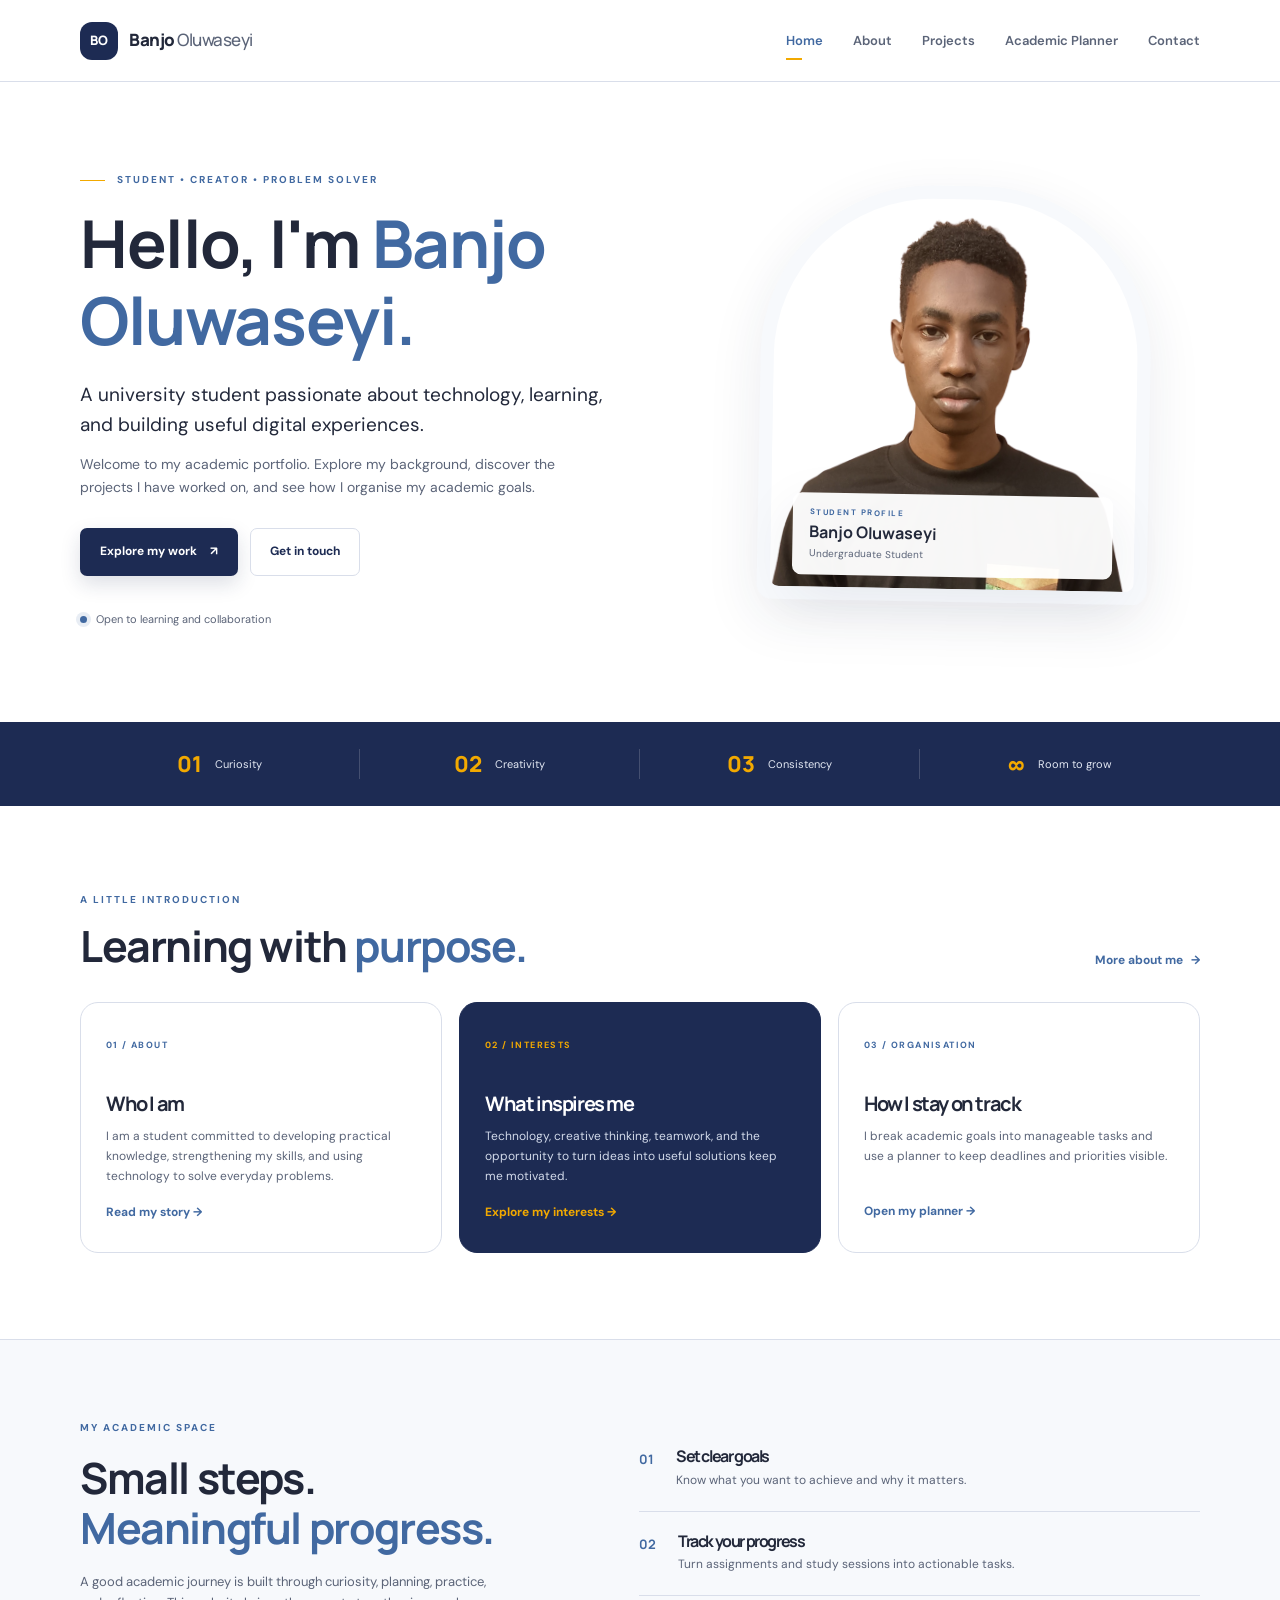
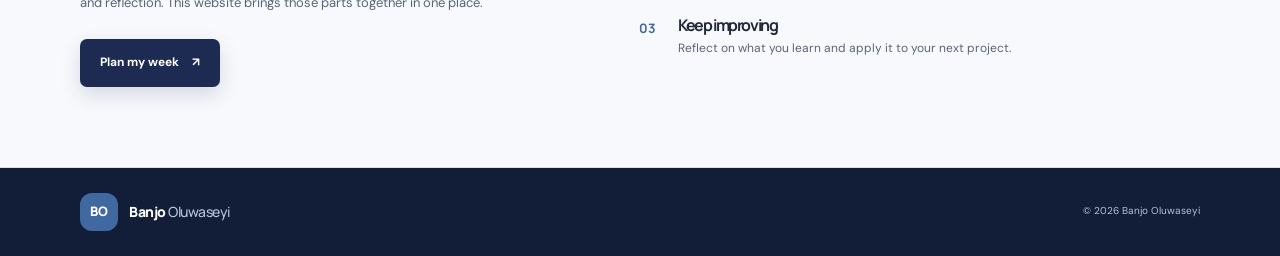
==== index.html @ cd7057d9 "Initial student portfolio website" ====
<!DOCTYPE html>
<html lang="en">
<head>
  <meta charset="UTF-8">
  <meta name="viewport" content="width=device-width, initial-scale=1.0">
  <meta name="description" content="A personal student portfolio and academic management website.">
  <title>Home | My Portfolio</title>
  <link rel="stylesheet" href="assets/css/style.css">
  <script src="assets/js/main.js" defer></script>
</head>
<body>
  <a class="skip-link" href="#main">Skip to content</a>
  <header class="site-header">
    <nav class="nav container" aria-label="Main navigation">
      <a class="brand" href="index.html"><span class="brand-mark">BO</span><span>Banjo<span class="brand-light"> Oluwaseyi</span></span></a>
      <button class="menu-toggle" aria-label="Open navigation menu" aria-expanded="false"><span></span><span></span><span></span></button>
      <ul class="nav-links">
        <li><a class="active" href="index.html">Home</a></li>
        <li><a href="about.html">About</a></li>
        <li><a href="projects.html">Projects</a></li>
        <li><a href="planner.html">Academic Planner</a></li>
        <li><a href="contact.html">Contact</a></li>
      </ul>
    </nav>
  </header>

  <main id="main">
    <section class="hero container">
      <div class="hero-copy">
        <p class="eyebrow"><span class="eyebrow-line"></span> STUDENT • CREATOR • PROBLEM SOLVER</p>
        <h1>Hello, I'm <span class="accent">Banjo Oluwaseyi.</span></h1>
        <p class="hero-lead">A university student passionate about technology, learning, and building useful digital experiences.</p>
        <p class="muted">Welcome to my academic portfolio. Explore my background, discover the projects I have worked on, and see how I organise my academic goals.</p>
        <div class="hero-actions">
          <a class="btn btn-primary" href="projects.html">Explore my work <span aria-hidden="true">↗</span></a>
          <a class="btn btn-outline" href="contact.html">Get in touch</a>
        </div>
        <div class="hero-meta"><span class="status-dot"></span> Open to learning and collaboration</div>
      </div>
      <div class="hero-visual">
        <div class="photo-frame">
          <img src="assets/images/passport.png" >
          <div class="photo-caption"><span class="caption-label">STUDENT PROFILE</span><strong>Banjo Oluwaseyi</strong><span>Undergraduate Student</span></div>
        </div>
        
    </section>

    <section class="stats-band">
      <div class="container stats-grid">
        <div><strong>01</strong><span>Curiosity</span></div>
        <div><strong>02</strong><span>Creativity</span></div>
        <div><strong>03</strong><span>Consistency</span></div>
        <div><strong>∞</strong><span>Room to grow</span></div>
      </div>
    </section>

    <section class="section container">
      <div class="section-heading">
        <div><p class="eyebrow">A LITTLE INTRODUCTION</p><h2>Learning with <span class="accent">purpose.</span></h2></div>
        <a class="text-link" href="about.html">More about me <span aria-hidden="true">→</span></a>
      </div>
      <div class="intro-grid">
        <div class="intro-card">
          <span class="card-index">01 / ABOUT</span>
          <h3>Who I am</h3>
          <p>I am a student committed to developing practical knowledge, strengthening my skills, and using technology to solve everyday problems.</p>
          <a class="text-link" href="about.html">Read my story →</a>
        </div>
        <div class="intro-card intro-card-dark">
          <span class="card-index">02 / INTERESTS</span>
          <h3>What inspires me</h3>
          <p>Technology, creative thinking, teamwork, and the opportunity to turn ideas into useful solutions keep me motivated.</p>
          <a class="text-link light-link" href="about.html#interests">Explore my interests →</a>
        </div>
        <div class="intro-card">
          <span class="card-index">03 / ORGANISATION</span>
          <h3>How I stay on track</h3>
          <p>I break academic goals into manageable tasks and use a planner to keep deadlines and priorities visible.</p>
          <a class="text-link" href="planner.html">Open my planner →</a>
        </div>
      </div>
    </section>

    <section class="feature-section">
      <div class="container feature-grid">
        <div>
          <p class="eyebrow">MY ACADEMIC SPACE</p>
          <h2>Small steps.<br><span class="accent">Meaningful progress.</span></h2>
          <p class="muted">A good academic journey is built through curiosity, planning, practice, and reflection. This website brings those parts together in one place.</p>
          <a class="btn btn-primary" href="planner.html">Plan my week <span aria-hidden="true">↗</span></a>
        </div>
        <div class="feature-list">
          <div class="feature-item"><span class="feature-count">01</span><div><h3>Set clear goals</h3><p>Know what you want to achieve and why it matters.</p></div></div>
          <div class="feature-item"><span class="feature-count">02</span><div><h3>Track your progress</h3><p>Turn assignments and study sessions into actionable tasks.</p></div></div>
          <div class="feature-item"><span class="feature-count">03</span><div><h3>Keep improving</h3><p>Reflect on what you learn and apply it to your next project.</p></div></div>
        </div>
      </div>
    </section>
  </main>

  <footer class="site-footer"><div class="container footer-inner"><a class="brand footer-brand" href="index.html"><span class="brand-mark">BO</span><span>Banjo<span class="brand-light"> Oluwaseyi</span></span></a><span>© <span data-year></span> Banjo Oluwaseyi</span></div></footer>
</body>
</html>
---- assets/css/style.css ----
@import url('https://fonts.googleapis.com/css2?family=DM+Sans:wght@400;500;600;700&family=Manrope:wght@400;500;600;700;800&display=swap');

:root {
    --ink: #1d2b53;
    --paper: #f7f9fc;
    --card: #ffffff;
    --amber: #f2a900;
    --blue: #4169a1;
    --text: #22283a;
    --muted: #5b6478;
    --line: #d9deea;
    --danger: #b42318;
    --green: var(--blue);
    --green-dark: var(--ink);
    --mint: #edf3fa;
    --cream: var(--paper);
    --white: #ffffff;
    --gold: var(--amber);
    --shadow: 0 18px 55px rgba(29, 43, 83, .09);
    --radius: 18px;
}

* {
    box-sizing: border-box;
}

html {
    scroll-behavior: smooth;
}

body {
    margin: 0;
    background: var(--card);
    color: var(--text);
    font-family: "DM Sans", Arial, sans-serif;
    line-height: 1.65;
}

img {
    display: block;
    max-width: 100%;
}

a {
    color: inherit;
    text-decoration: none;
}

button,
input,
textarea {
    font: inherit;
}

button,
a {
    -webkit-tap-highlight-color: transparent;
}

.container {
    width: min(1120px, calc(100% - 48px));
    margin-inline: auto;
}

.skip-link {
    position: absolute;
    left: -999px;
    top: 10px;
    background: var(--ink);
    color: white;
    padding: 10px 15px;
    z-index: 100;
}

.skip-link:focus {
    left: 10px;
}

.site-header {
    height: 82px;
    border-bottom: 1px solid var(--line);
    background: rgba(255,255,255,.96);
    position: sticky;
    top: 0;
    z-index: 20;
    backdrop-filter: blur(12px);
}

.nav {
    height: 100%;
    display: flex;
    align-items: center;
    justify-content: space-between;
}

.brand {
    display: inline-flex;
    align-items: center;
    gap: 11px;
    font-family: Manrope, sans-serif;
    font-size: 17px;
    font-weight: 800;
    letter-spacing: -.5px;
}

.brand-mark {
    display: grid;
    place-items: center;
    width: 38px;
    height: 38px;
    border-radius: 12px;
    background: var(--ink);
    color: white;
    font-size: 13px;
    letter-spacing: 0;
}

.brand-light {
    font-weight: 500;
    color: var(--muted);
}

.nav-links {
    display: flex;
    align-items: center;
    gap: 30px;
    list-style: none;
    margin: 0;
    padding: 0;
}

.nav-links a {
    font-size: 13px;
    font-weight: 600;
    color: var(--muted);
    transition: color .2s;
}

.nav-links a:hover,
.nav-links a.active {
    color: var(--blue);
}

.nav-links a.active {
    position: relative;
}

.nav-links a.active:after {
    content: "";
    height: 2px;
    width: 16px;
    background: var(--amber);
    position: absolute;
    bottom: -11px;
    left: 0;
}

.menu-toggle {
    display: none;
    border: 0;
    background: transparent;
    padding: 8px;
    cursor: pointer;
}

.menu-toggle span {
    display: block;
    width: 23px;
    height: 2px;
    background: var(--ink);
    margin: 5px;
}

.hero {
    display: grid;
    grid-template-columns: 1.05fr .95fr;
    align-items: center;
    gap: 75px;
    padding-top: 86px;
    padding-bottom: 90px;
    min-height: 610px;
}

.eyebrow {
    font-size: 10px;
    font-weight: 700;
    letter-spacing: 2px;
    color: var(--blue);
    margin: 0 0 17px;
}

.eyebrow-line {
    display: inline-block;
    width: 25px;
    height: 1px;
    background: var(--amber);
    vertical-align: middle;
    margin-right: 8px;
}

h1, h2, h3, p {
    margin-top: 0;
}

h1, h2, h3 {
    font-family: Manrope, sans-serif;
    letter-spacing: -1.4px;
    line-height: 1.16;
}

h1 {
    font-size: clamp(42px, 5.4vw, 66px);
    margin-bottom: 22px;
}

h2 {
    font-size: clamp(30px, 4vw, 43px);
    margin-bottom: 16px;
}

h3 {
    font-size: 20px;
    margin-bottom: 12px;
}

.accent {
    color: var(--blue);
}

.hero-lead {
    font-size: 19px;
    line-height: 1.55;
    max-width: 540px;
    color: var(--text);
    margin-bottom: 14px;
}

.muted {
    color: var(--muted);
}

.hero-copy > .muted {
    max-width: 510px;
    font-size: 14px;
}

.hero-actions {
    display: flex;
    gap: 12px;
    flex-wrap: wrap;
    margin-top: 29px;
}

.btn {
    display: inline-flex;
    align-items: center;
    justify-content: center;
    gap: 13px;
    border-radius: 7px;
    padding: 13px 19px;
    font-size: 12px;
    font-weight: 700;
    border: 1px solid transparent;
    cursor: pointer;
    transition: transform .2s, background .2s, box-shadow .2s;
}

.btn:hover {
    transform: translateY(-2px);
}

.btn-primary {
    background: var(--ink);
    color: white;
    box-shadow: 0 8px 20px rgba(29,43,83,.15);
}

.btn-primary:hover {
    background: var(--blue);
}

.btn-outline {
    border-color: var(--line);
    color: var(--ink);
    background: white;
}

.btn-outline:hover {
    border-color: var(--blue);
    color: var(--blue);
}

.hero-meta {
    margin-top: 34px;
    font-size: 11px;
    color: var(--muted);
    display: flex;
    align-items: center;
    gap: 9px;
}

.status-dot {
    display: inline-block;
    width: 7px;
    height: 7px;
    background: var(--blue);
    border-radius: 50%;
    box-shadow: 0 0 0 4px rgba(65,105,161,.12);
}

.hero-visual {
    position: relative;
    max-width: 440px;
    margin-inline: auto;
    width: 100%;
    padding: 18px 22px 30px 28px;
}

.photo-frame {
    position: relative;
    background: var(--paper);
    padding: 13px;
    border-radius: 170px 170px 15px 15px;
    box-shadow: var(--shadow);
    transform: rotate(1deg);
}

.photo-frame > img {
    width: 100%;
    height: 390px;
    object-fit: cover;
    border-radius: 160px 160px 9px 9px;
}

.photo-caption {
    position: absolute;
    bottom: 25px;
    left: 35px;
    right: 35px;
    background: rgba(255,255,255,.96);
    padding: 13px 17px;
    border-radius: 9px;
    display: flex;
    flex-direction: column;
    box-shadow: var(--shadow);
}

.photo-caption strong {
    font-family: Manrope;
    font-size: 16px;
}

.photo-caption > span:last-child {
    font-size: 10px;
    color: var(--muted);
}

.caption-label {
    font-size: 8px;
    letter-spacing: 1.5px;
    color: var(--blue);
    font-weight: 700;
}

.floating-note {
    position: absolute;
    background: white;
    border: 1px solid var(--line);
    border-radius: 10px;
    padding: 12px 15px;
    display: flex;
    align-items: center;
    gap: 10px;
    box-shadow: var(--shadow);
    font-size: 11px;
}

.floating-note strong,
.floating-note small {
    display: block;
}

.floating-note small {
    font-size: 9px;
    color: var(--muted);
}

.note-top {
    right: -25px;
    top: 65px;
}

.note-bottom {
    left: -25px;
    bottom: 60px;
}

.note-icon {
    width: 28px;
    height: 28px;
    display: grid;
    place-items: center;
    background: #fff5dc;
    color: #9a6a00;
    border-radius: 8px;
    font-size: 17px;
}

.note-number {
    font-family: Manrope;
    font-size: 18px;
    color: var(--blue);
    font-weight: 800;
}

.stats-band {
    background: var(--ink);
    color: white;
}

.stats-grid {
    display: grid;
    grid-template-columns: repeat(4, 1fr);
    padding: 27px 0;
}

.stats-grid div {
    display: flex;
    align-items: center;
    justify-content: center;
    gap: 13px;
    border-right: 1px solid #ffffff2c;
}

.stats-grid div:last-child {
    border: 0;
}

.stats-grid strong {
    font: 800 22px Manrope;
    color: var(--amber);
}

.stats-grid span {
    font-size: 11px;
    color: #e2e7f2;
}

.section {
    padding-top: 86px;
    padding-bottom: 86px;
}

.section-heading {
    display: flex;
    align-items: end;
    justify-content: space-between;
    gap: 20px;
    margin-bottom: 32px;
}

.section-heading .eyebrow {
    margin-bottom: 12px;
}

.section-heading h2 {
    margin-bottom: 0;
}

.text-link {
    font-size: 12px;
    font-weight: 700;
    color: var(--blue);
    white-space: nowrap;
}

.text-link span {
    margin-left: 5px;
}

.intro-grid {
    display: grid;
    grid-template-columns: repeat(3, 1fr);
    gap: 17px;
}

.intro-card {
    padding: 27px 25px;
    border: 1px solid var(--line);
    border-radius: var(--radius);
    min-height: 235px;
    transition: transform .25s, box-shadow .25s;
    background: white;
}

.intro-card:hover,
.project-card:hover {
    transform: translateY(-5px);
    box-shadow: var(--shadow);
}

.card-index {
    font-size: 9px;
    letter-spacing: 1.4px;
    color: var(--blue);
    font-weight: 700;
}

.intro-card h3 {
    margin-top: 35px;
}

.intro-card p {
    font-size: 12px;
    color: var(--muted);
    min-height: 58px;
}

.intro-card-dark {
    background: var(--ink);
    color: white;
    border-color: var(--ink);
}

.intro-card-dark .card-index {
    color: var(--amber);
}

.intro-card-dark p {
    color: #d1d9e9;
}

.light-link {
    color: var(--amber);
}

.feature-section {
    background: var(--paper);
    border-block: 1px solid var(--line);
}

.feature-grid {
    display: grid;
    grid-template-columns: .9fr 1.1fr;
    gap: 100px;
    padding-top: 80px;
    padding-bottom: 80px;
    align-items: center;
}

.feature-grid h2 {
    margin-bottom: 18px;
}

.feature-grid .muted {
    font-size: 13px;
    max-width: 410px;
    margin-bottom: 25px;
}

.feature-list {
    display: grid;
    gap: 0;
}

.feature-item {
    display: flex;
    gap: 22px;
    padding: 20px 0;
    border-bottom: 1px solid var(--line);
}

.feature-item:last-child {
    border: 0;
}

.feature-count {
    font: 700 13px Manrope;
    color: var(--blue);
    padding-top: 3px;
}

.feature-item h3 {
    font-size: 16px;
    margin-bottom: 5px;
}

.feature-item p {
    font-size: 12px;
    color: var(--muted);
    margin: 0;
}

.site-footer {
    background: #121d38;
    color: #dbe3f1;
    padding: 25px 0;
}

.footer-inner {
    display: flex;
    align-items: center;
    justify-content: space-between;
    gap: 20px;
}

.footer-brand {
    color: white;
    font-size: 14px;
}

.footer-brand .brand-light {
    color: #b8c5dc;
}

.footer-brand .brand-mark {
    background: var(--blue);
}

.footer-inner p,
.footer-inner > span {
    font-size: 10px;
    color: #b6c3d9;
    margin: 0;
}

.page-hero {
    background: var(--paper);
    padding: 72px 0 68px;
    border-bottom: 1px solid var(--line);
}

.page-hero h1 {
    font-size: clamp(40px, 5vw, 58px);
    margin-bottom: 13px;
}

.page-hero p:last-child {
    max-width: 610px;
    color: var(--muted);
    font-size: 14px;
    margin-bottom: 0;
}

.about-layout {
    display: grid;
    grid-template-columns: .75fr 1.25fr;
    gap: 75px;
    align-items: center;
}

.about-image {
    position: relative;
    background: var(--paper);
    padding: 15px;
    border-radius: 150px 150px 14px 14px;
}

.about-image img {
    height: 360px;
    width: 100%;
    object-fit: cover;
    border-radius: 140px 140px 8px 8px;
}

.image-label {
    position: absolute;
    bottom: 30px;
    left: 50%;
    transform: translateX(-50%);
    background: white;
    padding: 8px 14px;
    border-radius: 4px;
    white-space: nowrap;
    font-size: 8px;
    letter-spacing: 1.4px;
    font-weight: 700;
    color: var(--blue);
}

.about-copy p:not(.eyebrow) {
    font-size: 13px;
    color: var(--muted);
}

.detail-chips,
.tag-list {
    display: flex;
    gap: 8px;
    flex-wrap: wrap;
    margin-top: 20px;
}

.detail-chips span,
.tag-list span {
    font-size: 10px;
    background: #edf3fa;
    color: var(--ink);
    padding: 6px 10px;
    border-radius: 4px;
}

.section-soft {
    background: var(--paper);
    border-block: 1px solid var(--line);
}

.table-wrap {
    overflow-x: auto;
    border: 1px solid var(--line);
    border-radius: 12px;
    background: white;
}

table {
    width: 100%;
    border-collapse: collapse;
    text-align: left;
    min-width: 620px;
}

th,
td {
    padding: 16px 19px;
    border-bottom: 1px solid var(--line);
    font-size: 12px;
}

th {
    background: var(--paper);
    color: var(--ink);
    font-size: 10px;
    text-transform: uppercase;
    letter-spacing: 1px;
}

tbody tr:last-child td {
    border-bottom: 0;
}

.table-status {
    color: var(--blue);
    background: #edf3fa;
    padding: 5px 8px;
    border-radius: 4px;
    font-size: 10px;
}

.small-note {
    font-size: 10px;
    color: #8992a4;
    margin-top: 12px;
}

.skills-grid {
    display: grid;
    grid-template-columns: repeat(2, 1fr);
    gap: 20px;
}

.skill-card {
    border: 1px solid var(--line);
    padding: 21px;
    border-radius: 12px;
}

.skill-top {
    display: flex;
    align-items: center;
    justify-content: space-between;
}

.skill-top h3 {
    font-size: 16px;
    margin: 0;
}

.skill-top span {
    font-size: 10px;
    color: var(--muted);
}

.skill-track,
.progress-track {
    height: 6px;
    background: #e8edf4;
    border-radius: 20px;
    overflow: hidden;
    margin: 17px 0 11px;
}

.skill-track span,
.progress-track span {
    display: block;
    height: 100%;
    background: var(--blue);
    border-radius: 20px;
}

.skill-card p {
    font-size: 11px;
    color: var(--muted);
    margin: 0;
}

.split-content {
    display: grid;
    grid-template-columns: .85fr 1.15fr;
    gap: 90px;
    align-items: start;
}

.split-content .muted {
    font-size: 13px;
}

.interest-list > div {
    display: flex;
    gap: 20px;
    border-bottom: 1px solid var(--line);
    padding: 0 0 17px;
    margin-bottom: 17px;
}

.interest-list > div:last-child {
    border: 0;
    margin: 0;
}

.interest-list > div > span {
    font: 700 13px Manrope;
    color: var(--blue);
}

.interest-list p {
    font-size: 12px;
    color: var(--muted);
    margin: 0;
}

.interest-list strong {
    color: var(--ink);
    font-size: 13px;
}

.media-section {
    padding-top: 75px;
    padding-bottom: 85px;
}

.media-heading {
    margin-bottom: 25px;
    max-width: 600px;
}

.media-heading p:last-child {
    font-size: 12px;
}

.audio-frame {
    position: relative;
    display: flex;
    align-items: center;
    gap: 25px;
    padding: 30px;
    background: linear-gradient(135deg, #f7f9fc, #edf3fa);
    border: 1px solid var(--line);
    border-radius: 18px;
    box-shadow: 0 12px 35px rgba(29,43,83,.06);
    overflow: hidden;
}

.audio-frame::before {
    content: "";
    position: absolute;
    top: 0;
    left: 0;
    width: 5px;
    height: 100%;
    background: var(--amber);
}

.audio-icon {
    width: 75px;
    height: 75px;
    min-width: 75px;
    display: grid;
    place-items: center;
    background: var(--ink);
    color: white;
    border-radius: 16px;
    font-size: 28px;
}

.audio-content {
    flex: 1;
    min-width: 0;
}

.audio-content h3 {
    font-size: 19px;
    color: var(--ink);
    margin-bottom: 6px;
}

.audio-content p {
    font-size: 12px;
    color: var(--muted);
    margin-bottom: 17px;
}

.audio-frame audio,
.audio-player {
    display: block;
    width: 100%;
    max-width: 100%;
    height: 45px;
}

.audio-label {
    display: inline-block;
    font-size: 9px;
    font-weight: 700;
    letter-spacing: 1.5px;
    color: var(--blue);
    text-transform: uppercase;
    margin-bottom: 8px;
}

.projects-grid {
    display: grid;
    grid-template-columns: repeat(3, 1fr);
    gap: 20px;
}

.project-card {
    border: 1px solid var(--line);
    border-radius: 14px;
    overflow: hidden;
    transition: transform .25s, box-shadow .25s;
    background: white;
}

.project-image {
    display: block;
    background: var(--paper);
    padding: 12px;
}

.project-image img {
    width: 100%;
    height: 190px;
    object-fit: cover;
    border-radius: 7px;
}

.project-content {
    padding: 21px;
}

.project-meta {
    display: flex;
    justify-content: space-between;
    gap: 10px;
    color: var(--blue);
    font-size: 8px;
    letter-spacing: 1px;
    font-weight: 700;
}

.project-content h2 {
    font-size: 19px;
    margin: 17px 0 10px;
}

.project-content p {
    font-size: 11px;
    color: var(--muted);
    min-height: 75px;
}

.project-content .tag-list {
    margin: 15px 0 18px;
}

.project-content .tag-list span {
    font-size: 9px;
}

.project-note {
    margin-top: 25px;
    padding: 17px 20px;
    background: var(--paper);
    border-left: 3px solid var(--amber);
    font-size: 11px;
    color: var(--muted);
}

.planner-layout {
    display: grid;
    grid-template-columns: 1.55fr .75fr;
    gap: 35px;
    align-items: start;
}

.planner-main {
    border: 1px solid var(--line);
    border-radius: 15px;
    padding: 27px;
}

.planner-heading {
    display: flex;
    align-items: center;
    justify-content: space-between;
    gap: 12px;
    margin-bottom: 25px;
}

.planner-heading .eyebrow {
    margin-bottom: 7px;
}

.planner-heading h2 {
    font-size: 27px;
    margin: 0;
}

.saved-label {
    font-size: 9px;
    color: var(--muted);
    display: flex;
    align-items: center;
    gap: 8px;
}

.task-form {
    display: grid;
    grid-template-columns: 1.5fr 1fr auto;
    align-items: end;
    gap: 10px;
}

.form-field {
    display: flex;
    flex-direction: column;
    gap: 7px;
    margin-bottom: 15px;
}

.form-field label {
    font-size: 11px;
    font-weight: 700;
    color: var(--ink);
}

.form-field input,
.form-field textarea {
    width: 100%;
    border: 1px solid var(--line);
    border-radius: 6px;
    padding: 12px 13px;
    outline: none;
    background: white;
    font-size: 12px;
    color: var(--text);
    transition: border .2s, box-shadow .2s;
}

.form-field input:focus,
.form-field textarea:focus {
    border-color: var(--blue);
    box-shadow: 0 0 0 3px rgba(65,105,161,.12);
}

.form-field input::placeholder,
.form-field textarea::placeholder {
    color: #a3aaba;
}

.task-input-field {
    margin: 0;
}

.task-form .form-field {
    margin: 0;
}

.add-task-btn {
    padding: 12px 15px;
    white-space: nowrap;
}

.form-message {
    font-size: 11px;
    min-height: 16px;
    margin: 9px 0;
    color: var(--muted);
}

.error-message,
.field-error {
    color: var(--danger);
}

.success-message {
    color: var(--blue);
}

.task-toolbar {
    display: flex;
    justify-content: space-between;
    align-items: center;
    margin: 15px 0;
}

.filter-tabs {
    display: flex;
    gap: 5px;
}

.filter-btn,
.subtle-button {
    border: 0;
    background: transparent;
    padding: 7px 10px;
    color: var(--muted);
    font-size: 10px;
    cursor: pointer;
    border-radius: 5px;
}

.filter-btn.active {
    background: #edf3fa;
    color: var(--blue);
    font-weight: 700;
}

.subtle-button {
    color: var(--danger);
}

.task-list {
    list-style: none;
    margin: 0;
    padding: 0;
    display: grid;
    gap: 9px;
}

.task-item {
    display: flex;
    align-items: center;
    gap: 12px;
    padding: 13px;
    border: 1px solid var(--line);
    border-radius: 8px;
}

.task-checkbox {
    width: 16px;
    height: 16px;
    accent-color: var(--blue);
    cursor: pointer;
    flex-shrink: 0;
}

.task-details {
    display: flex;
    flex-direction: column;
    gap: 2px;
    min-width: 0;
    flex: 1;
}

.task-title {
    font-size: 12px;
    font-weight: 600;
    overflow-wrap: anywhere;
}

.task-details small {
    font-size: 9px;
    color: var(--muted);
}

.task-item.is-complete .task-title {
    text-decoration: line-through;
    color: #8992a4;
}

.delete-task {
    border: 0;
    background: #fdf0ef;
    color: var(--danger);
    border-radius: 5px;
    padding: 6px 9px;
    font-size: 9px;
    cursor: pointer;
}

.empty-state {
    text-align: center;
    padding: 35px 15px;
    color: var(--muted);
}

.empty-state[hidden] {
    display: none;
}

.empty-icon {
    width: 38px;
    height: 38px;
    border-radius: 50%;
    background: var(--paper);
    color: var(--blue);
    display: grid;
    place-items: center;
    margin: 0 auto 12px;
    font-size: 18px;
}

.empty-state h3 {
    font-size: 15px;
    color: var(--ink);
    margin-bottom: 6px;
}

.empty-state p {
    font-size: 11px;
    margin: 0;
}

.planner-aside {
    display: grid;
    gap: 17px;
}

.progress-card {
    background: var(--ink);
    color: white;
    border-radius: 14px;
    padding: 25px;
}

.progress-card .eyebrow {
    color: var(--amber);
}

.progress-card h3 {
    font-size: 19px;
    max-width: 190px;
}

.progress-number {
    display: flex;
    align-items: baseline;
    gap: 8px;
    margin-top: 27px;
}

.progress-number strong {
    font: 800 38px Manrope;
    color: var(--amber);
}

.progress-number span {
    font-size: 10px;
    color: #c3cde0;
}

.progress-track {
    background: #ffffff30;
    margin: 10px 0 15px;
}

.progress-track span {
    background: var(--amber);
    width: 0;
    transition: width .3s;
}

.progress-stats {
    display: flex;
    justify-content: space-between;
    color: #c6d0e2;
    font-size: 10px;
}

.progress-stats strong {
    color: white;
    font-size: 13px;
    margin-right: 4px;
}

.tip-card {
    padding: 22px;
    border: 1px solid var(--line);
    border-radius: 14px;
}

.tip-mark {
    font: 700 40px Georgia;
    color: var(--amber);
    line-height: 1;
}

.tip-card h3 {
    font-size: 17px;
}

.tip-card p {
    font-size: 11px;
    color: var(--muted);
    margin: 0;
}

.contact-layout {
    display: grid;
    grid-template-columns: .8fr 1.2fr;
    gap: 75px;
    align-items: start;
}

.contact-intro h2 {
    font-size: 38px;
}

.contact-intro > .muted {
    font-size: 12px;
    margin: 20px 0 30px;
}

.contact-detail {
    display: flex;
    align-items: center;
    gap: 13px;
    margin: 18px 0;
}

.contact-icon {
    display: grid;
    place-items: center;
    width: 38px;
    height: 38px;
    border-radius: 9px;
    background: #edf3fa;
    color: var(--blue);
    font-weight: 700;
}

.contact-detail small,
.contact-detail strong {
    display: block;
}

.contact-detail small {
    font-size: 8px;
    letter-spacing: 1.3px;
    color: var(--muted);
}

.contact-detail strong {
    font-size: 11px;
}

.contact-form-card {
    padding: 30px;
    border: 1px solid var(--line);
    border-radius: 14px;
    box-shadow: var(--shadow);
}

.form-row {
    display: grid;
    grid-template-columns: 1fr 1fr;
    gap: 14px;
}

.field-error {
    font-size: 9px;
    min-height: 12px;
}

.submit-btn {
    min-width: 160px;
}

@media(max-width:850px) {
    .hero {
        gap: 35px;
        padding-top: 65px;
    }

    .nav-links {
        gap: 17px;
    }

    .feature-grid {
        gap: 45px;
    }

    .about-layout,
    .contact-layout {
        gap: 40px;
    }

    .projects-grid {
        grid-template-columns: repeat(2, 1fr);
    }

    .planner-layout {
        grid-template-columns: 1fr;
    }

    .planner-aside {
        grid-template-columns: 1fr 1fr;
    }

    .contact-layout {
        grid-template-columns: 1fr 1.2fr;
    }
}

@media(max-width:650px) {
    .container {
        width: min(100% - 34px, 540px);
    }

    .site-header {
        height: 70px;
    }

    .menu-toggle {
        display: block;
    }

    .nav-links {
        display: none;
        position: absolute;
        top: 69px;
        left: 0;
        right: 0;
        background: white;
        border-bottom: 1px solid var(--line);
        padding: 15px 22px 22px;
        box-shadow: 0 15px 20px rgba(29,43,83,.05);
        flex-direction: column;
        align-items: stretch;
        gap: 0;
    }

    .nav-links.show {
        display: flex;
    }

    .nav-links li a {
        display: block;
        padding: 11px 4px;
    }

    .nav-links a.active:after {
        display: none;
    }

    .hero {
        grid-template-columns: 1fr;
        padding-top: 55px;
        padding-bottom: 60px;
        gap: 25px;
    }

    .hero-copy {
        order: 1;
    }

    .hero-visual {
        order: 0;
        max-width: 330px;
    }

    .photo-frame > img {
        height: 300px;
    }

    .note-top {
        right: -5px;
        top: 45px;
    }

    .note-bottom {
        left: -8px;
        bottom: 40px;
    }

    .hero h1 {
        font-size: 43px;
    }

    .hero-lead {
        font-size: 16px;
    }

    .stats-grid {
        grid-template-columns: repeat(2, 1fr);
        row-gap: 20px;
    }

    .stats-grid div:nth-child(2) {
        border: 0;
    }

    .stats-grid div {
        justify-content: flex-start;
        padding-left: 10px;
    }

    .section {
        padding-top: 60px;
        padding-bottom: 60px;
    }

    .section-heading {
        align-items: flex-start;
        flex-direction: column;
    }

    .intro-grid {
        grid-template-columns: 1fr;
    }

    .intro-card {
        min-height: 0;
    }

    .intro-card h3 {
        margin-top: 22px;
    }

    .intro-card p {
        min-height: 0;
    }

    .feature-grid {
        grid-template-columns: 1fr;
        gap: 28px;
        padding-top: 60px;
        padding-bottom: 60px;
    }

    .footer-inner {
        flex-wrap: wrap;
    }

    .footer-inner p {
        order: 3;
        width: 100%;
    }

    .page-hero {
        padding: 52px 0;
    }

    .about-layout,
    .split-content,
    .contact-layout {
        grid-template-columns: 1fr;
        gap: 30px;
    }

    .about-image {
        max-width: 330px;
        margin: auto;
    }

    .about-image img {
        height: 300px;
    }

    .skills-grid {
        grid-template-columns: 1fr;
    }

    .projects-grid {
        grid-template-columns: 1fr;
    }

    .project-image img {
        height: 210px;
    }

    .planner-main {
        padding: 18px;
    }

    .task-form {
        grid-template-columns: 1fr 1fr;
    }

    .task-input-field {
        grid-column: 1 / -1;
    }

    .add-task-btn {
        grid-column: 1 / -1;
    }

    .planner-aside {
        grid-template-columns: 1fr;
    }

    .planner-heading {
        align-items: flex-start;
        flex-direction: column;
    }

    .contact-form-card {
        padding: 20px;
    }

    .form-row {
        grid-template-columns: 1fr;
        gap: 0;
    }

    .contact-intro h2 {
        font-size: 33px;
    }

    .audio-frame {
        flex-direction: column;
        align-items: flex-start;
        padding: 23px;
        gap: 17px;
    }

    .audio-icon {
        width: 60px;
        height: 60px;
        min-width: 60px;
        border-radius: 13px;
    }

    .audio-content {
        width: 100%;
    }

    .audio-frame audio,
    .audio-player {
        width: 100%;
    }
}
.audio-icon svg {
    width: 32px;
    height: 32px;
    stroke-width: 1.8;
}
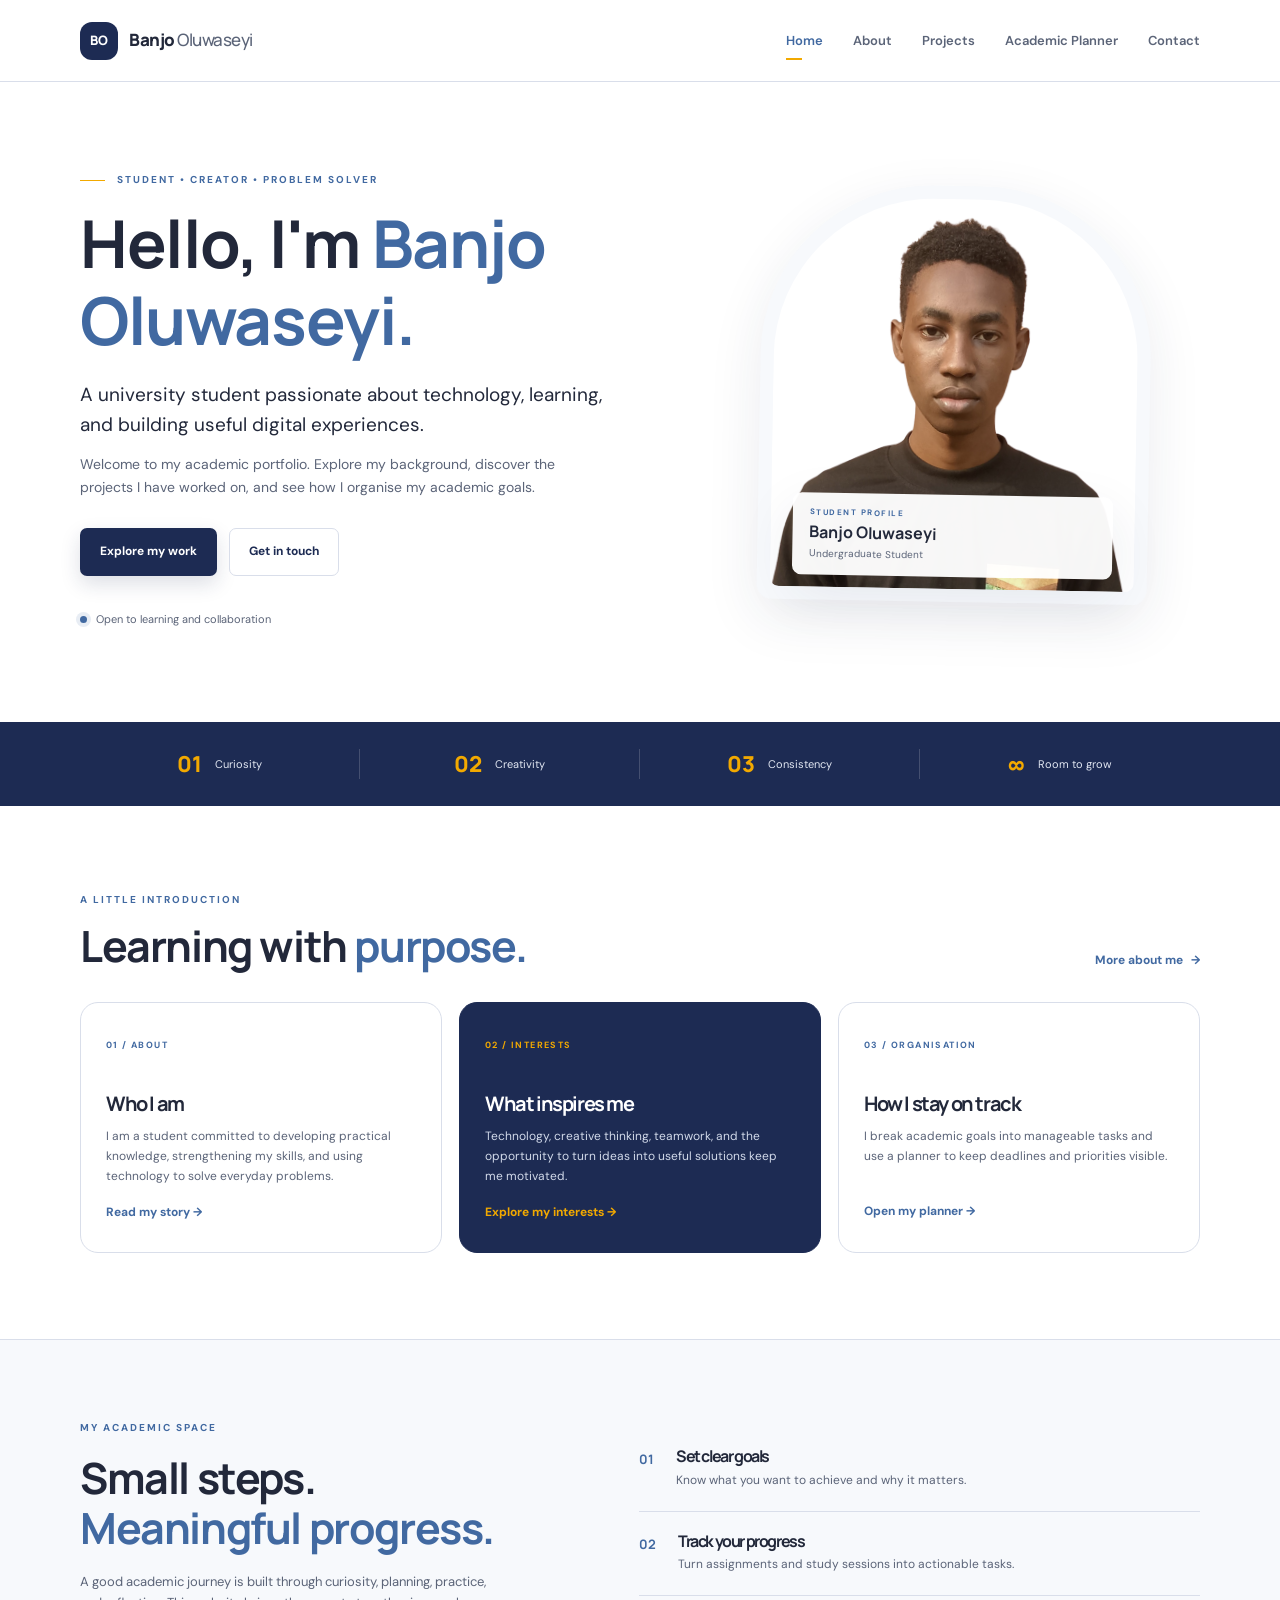
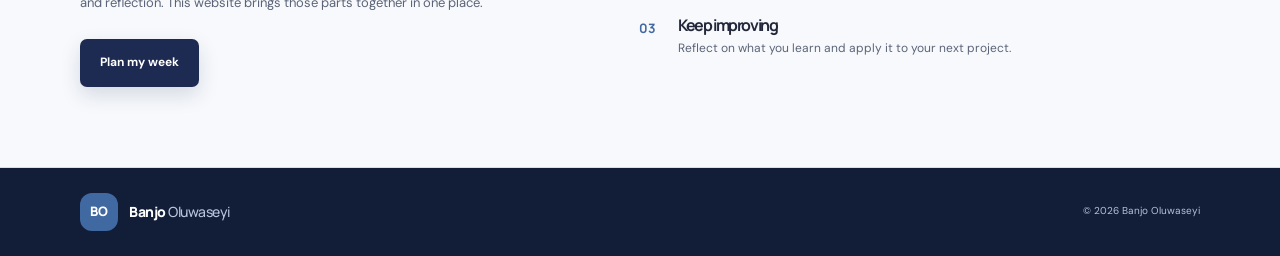
==== commit e3e59f44: "Update portfolio website" ====
--- a/index.html
+++ b/index.html
@@ -32,7 +32,7 @@
         <p class="hero-lead">A university student passionate about technology, learning, and building useful digital experiences.</p>
         <p class="muted">Welcome to my academic portfolio. Explore my background, discover the projects I have worked on, and see how I organise my academic goals.</p>
         <div class="hero-actions">
-          <a class="btn btn-primary" href="projects.html">Explore my work <span aria-hidden="true">↗</span></a>
+          <a class="btn btn-primary" href="projects.html">Explore my work</a>
           <a class="btn btn-outline" href="contact.html">Get in touch</a>
         </div>
         <div class="hero-meta"><span class="status-dot"></span> Open to learning and collaboration</div>
@@ -87,7 +87,7 @@
           <p class="eyebrow">MY ACADEMIC SPACE</p>
           <h2>Small steps.<br><span class="accent">Meaningful progress.</span></h2>
           <p class="muted">A good academic journey is built through curiosity, planning, practice, and reflection. This website brings those parts together in one place.</p>
-          <a class="btn btn-primary" href="planner.html">Plan my week <span aria-hidden="true">↗</span></a>
+          <a class="btn btn-primary" href="planner.html">Plan my week</a>
         </div>
         <div class="feature-list">
           <div class="feature-item"><span class="feature-count">01</span><div><h3>Set clear goals</h3><p>Know what you want to achieve and why it matters.</p></div></div>
